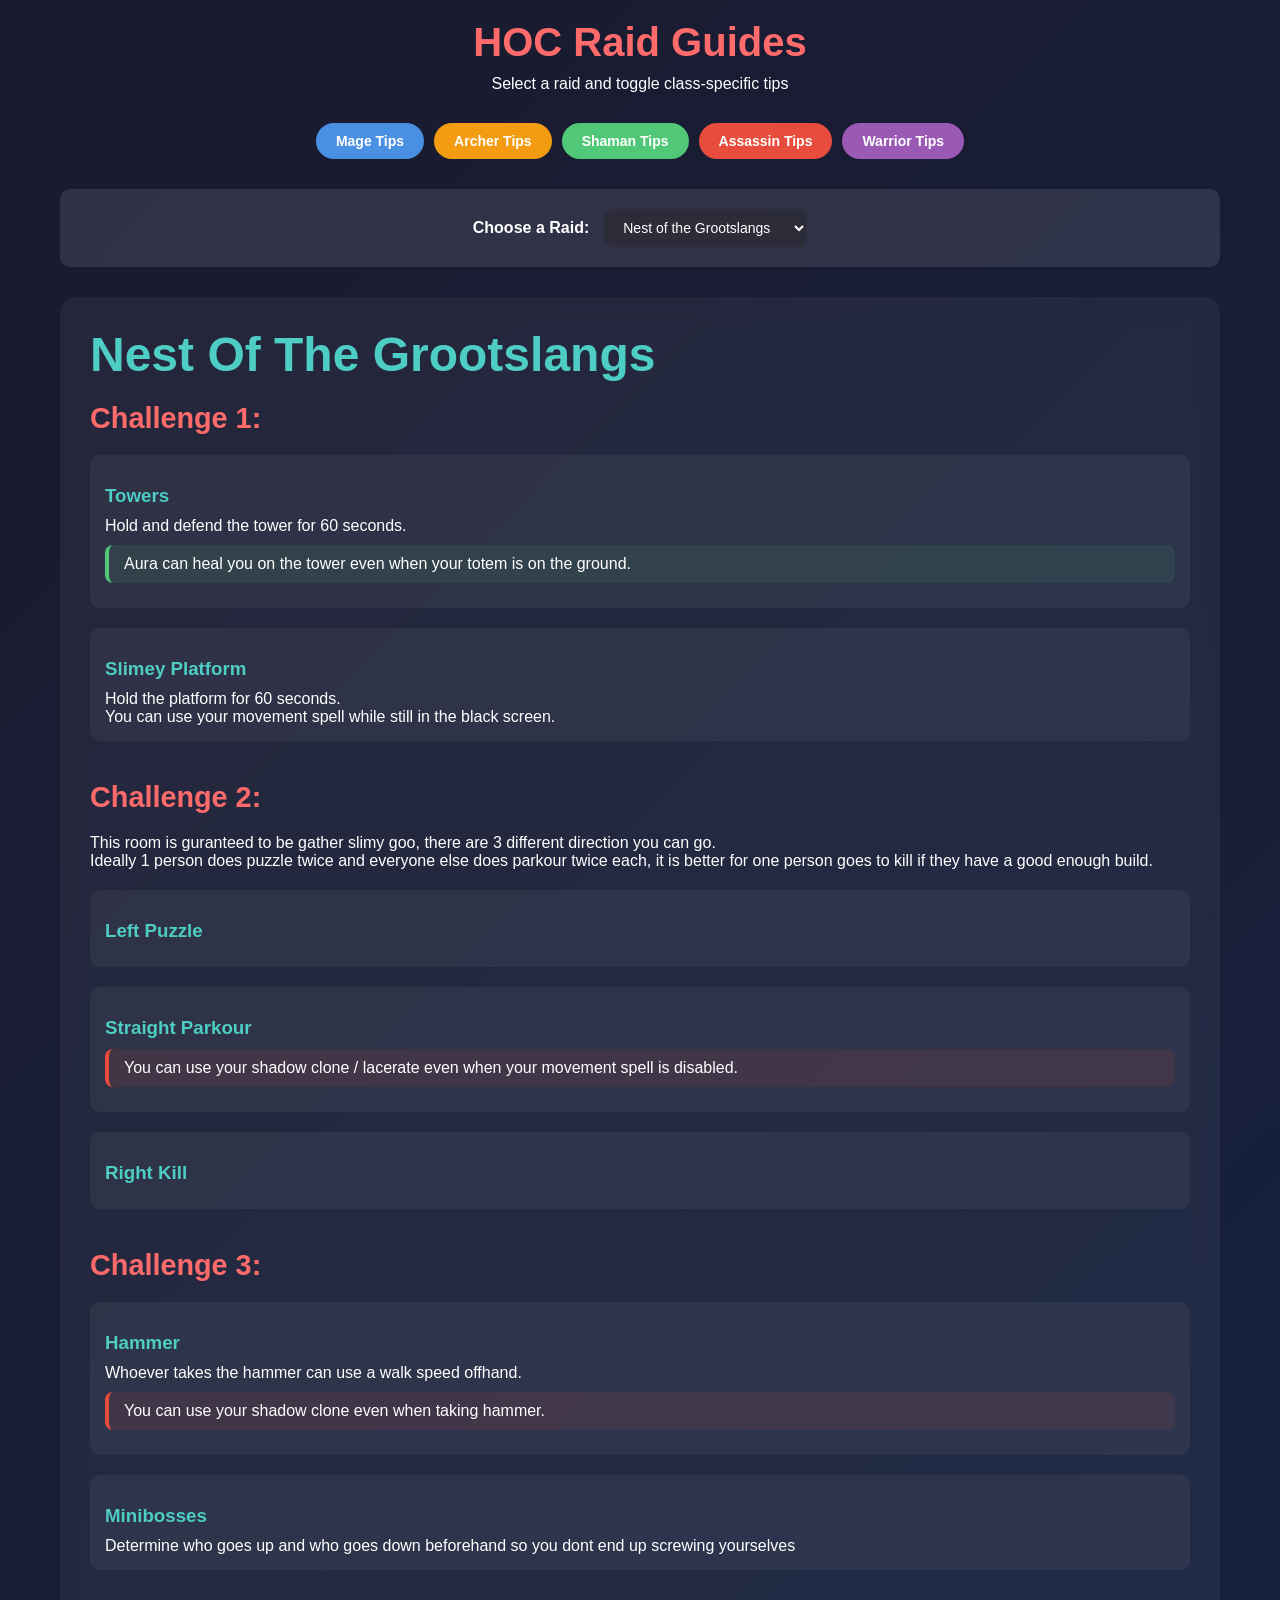
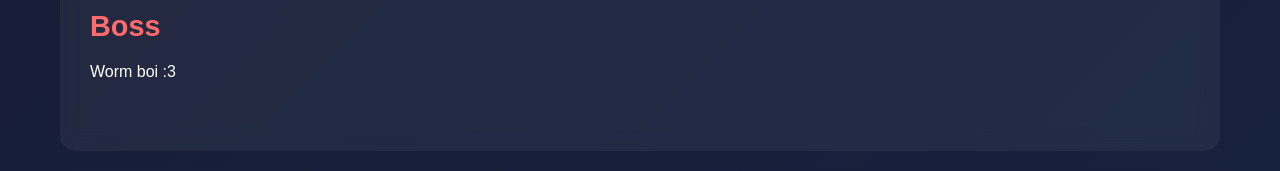
==== index.html @ 938e17bf "initial commit" ====
<!DOCTYPE html>
<html lang="en">
<head>
    <meta charset="UTF-8">
    <meta name="viewport" content="width=device-width, initial-scale=1.0">
    <title>HOC Raid Guides</title>
    <link rel="stylesheet" href="styles.css">
</head>
<body>
    <div class="container">
        <header>
            <h1>HOC Raid Guides</h1>
            <p>Select a raid and toggle class-specific tips</p>
        </header>

        <!-- Class Filter Buttons -->
        <div class="class-filters">
            <button class="class-btn active mage" data-class="mage">Mage Tips</button>
            <button class="class-btn active archer" data-class="archer">Archer Tips</button>
            <button class="class-btn active shaman" data-class="shaman">Shaman Tips</button>
            <button class="class-btn active assassin" data-class="assassin">Assassin Tips</button>
            <button class="class-btn active warrior" data-class="warrior">Warrior Tips</button>
        </div>

        <!-- Raid Selector -->
        <div class="raid-selector">
            <label for="raid-select">Choose a Raid:</label>
            <select id="raid-select">
                <option value="Nest of the Grootslangs">Nest of the Grootslangs</option>
                <option value="Orphion's Nexus of Light">Orphion's Nexus of Light</option>
                <option value="The Canyon Colossus">The Canyon Colossus</option>
                <option value="The Nameless Anomaly">The Nameless Anomaly</option>
                <option value="Wartorn Palace">Wartorn Palace</option>
            </select>
        </div>

        <!-- Guide Content Area -->
        <div id="guide-content" class="guide-content">
            <div class="loading">Select a raid to begin...</div>
        </div>
    </div>

    <script src="script.js"></script>
</body>
</html>
---- styles.css ----
* {
    margin: 0;
    padding: 0;
    box-sizing: border-box;
}

:root {
    /* Define variables */
    --mage-color: #4a90e2;
    --archer-color: #f39c12;
    --shaman-color: #50c878;
    --assassin-color: #e74c3c;
    --warrior-color: #9b59b6;

    --mage-color-faint: rgba(74,144,226,0.1);
    --archer-color-faint: rgba(243,156,18,0.1);
    --shaman-color-faint: rgba(80,200,120,0.1);
    --assassin-color-faint: rgba(231,76,60,0.1);
    --warrior-color-faint: rgba(155,89,182,0.1);

    --header-color-green: #4ecdc4;
    --header-color-red: #ff6b6b;
}

body {
    font-family: 'Segoe UI', Tahoma, Geneva, Verdana, sans-serif;
    background: linear-gradient(135deg, #1a1a2e 0%, #16213e 100%);
    color: #fff;
    min-height: 100vh;
}

.container {
    max-width: 1200px;
    margin: 0 auto;
    padding: 20px;
}

header {
    text-align: center;
    margin-bottom: 30px;
}

header h1 {
    font-size: 2.5em;
    margin-bottom: 10px;
    color: var(--header-color-red);
}

/* Class Filter Buttons */
.class-filters {
    display: flex;
    gap: 10px;
    justify-content: center;
    flex-wrap: wrap;
    margin-bottom: 30px;
}

.class-btn {
    padding: 10px 20px;
    border: none;
    border-radius: 25px;
    font-size: 14px;
    font-weight: bold;
    cursor: pointer;
    transition: all 0.3s;
    background: #2d2d3a;
    color: #fff;
}

.class-btn:hover {
    transform: translateY(-4px);
}

.class-btn.active.mage { background: var(--mage-color); }
.class-btn.active.archer { background: var(--archer-color); }
.class-btn.active.shaman { background: var(--shaman-color); }
.class-btn.active.assassin { background: var(--assassin-color); }
.class-btn.active.warrior { background: var(--warrior-color); }

.class-btn.mage { background: var(--mage-color-faint) }
.class-btn.archer { background: var(--archer-color-faint) }
.class-btn.shaman { background: var(--shaman-color-faint) }
.class-btn.assassin { background: var(--assassin-color-faint) }
.class-btn.warrior { background: var(--warrior-color-faint) }

/* Raid Selector */
.raid-selector {
    background: rgba(255,255,255,0.1);
    padding: 20px;
    border-radius: 10px;
    margin-bottom: 30px;
    display: flex;
    gap: 15px;
    align-items: center;
    justify-content: center;
    flex-wrap: wrap;
}

.raid-selector label {
    font-weight: bold;
    font-size: 16px;
}

#raid-select {
    padding: 10px 15px;
    border-radius: 8px;
    border: none;
    background: #2d2d3a;
    color: #fff;
    font-size: 14px;
    cursor: pointer;
}

/* Guide Content */
.guide-content {
    background: rgba(255,255,255,0.05);
    border-radius: 15px;
    padding: 30px;
    backdrop-filter: blur(10px);
}

.loading {
    text-align: center;
    color: #888;
    padding: 50px;
}

/* Room Sections */
.room {
    margin-bottom: 40px;
}

.room h2 {
    color: var(--header-color-red);
    margin-bottom: 20px;
    font-size: 1.8em;
}

.room h3 {
    color: var(--header-color-green);
    margin: 15px 0 10px 0;
}

.subsection {
    margin: 20px 0;
    padding: 15px;
    background: rgba(255,255,255,0.05);
    border-radius: 10px;
}

.raid-guide .raid h1 {
    color: var(--header-color-green);
    margin-bottom: 20px;
    font-size: 3em;
}

/* Tips */
.tip {
    padding: 10px 15px;
    margin: 10px 0;
    border-radius: 8px;
    border-left: 4px solid;
    transition: all 0.3s;
}

.tip.hidden {
    display: none;
}

.tip-content {
    display: flex;
    align-items: center;
    gap: 10px;
}

.tip-icon {
    font-size: 20px;
}

/* Class-specific tip styles */
/* Tip border and background colors */
.tip.mage { border-left-color: var(--mage-color); background: var(--mage-color-faint); }
.tip.archer { border-left-color: var(--archer-color); background: var(--archer-color-faint); }
.tip.shaman { border-left-color: var(--shaman-color); background: var(--shaman-color-faint); }
.tip.assassin { border-left-color: var(--assassin-color); background: var(--assassin-color-faint); }
.tip.warrior { border-left-color: var(--warrior-color); background: var(--warrior-color-faint); }

/* Responsive */
@media (max-width: 768px) {
    .container {
        padding: 10px;
    }
    
    .room {
        padding-left: 15px;
    }
    
    .class-filters {
        gap: 5px;
    }
    
    .class-btn {
        padding: 6px 12px;
        font-size: 12px;
    }
}
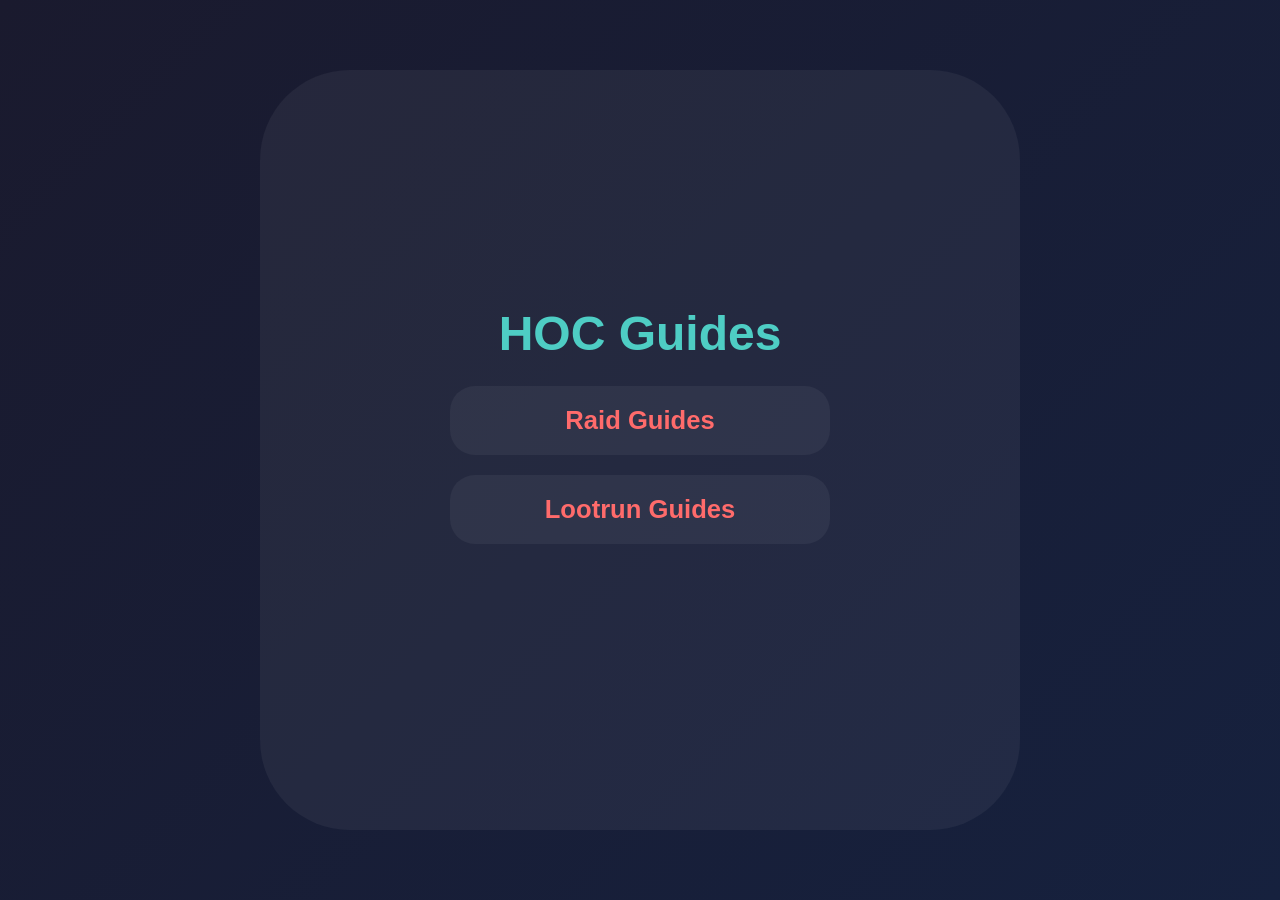
==== commit 80ee8633: "page generator + main page" ====
--- a/index.html
+++ b/index.html
@@ -3,43 +3,27 @@
 <head>
     <meta charset="UTF-8">
     <meta name="viewport" content="width=device-width, initial-scale=1.0">
-    <title>HOC Raid Guides</title>
+    <title>HOC Guides</title>
     <link rel="stylesheet" href="styles.css">
+    <link rel="stylesheet" href="colors.css">
 </head>
 <body>
-    <div class="container">
-        <header>
-            <h1>HOC Raid Guides</h1>
-            <p>Select a raid and toggle class-specific tips</p>
-        </header>
-
-        <!-- Class Filter Buttons -->
-        <div class="class-filters">
-            <button class="class-btn active mage" data-class="mage">Mage Tips</button>
-            <button class="class-btn active archer" data-class="archer">Archer Tips</button>
-            <button class="class-btn active shaman" data-class="shaman">Shaman Tips</button>
-            <button class="class-btn active assassin" data-class="assassin">Assassin Tips</button>
-            <button class="class-btn active warrior" data-class="warrior">Warrior Tips</button>
+    <div class="hub-container">
+        <div class="hub-header">
+            <h1>HOC Guides</h1>
+        </div>
+        
+        <div class="buttons-container">
+            <a href="raids/raids.html" class="nav-button raids">
+                Raid Guides
+            </a>
         </div>
 
-        <!-- Raid Selector -->
-        <div class="raid-selector">
-            <label for="raid-select">Choose a Raid:</label>
-            <select id="raid-select">
-                <option value="Nest of the Grootslangs">Nest of the Grootslangs</option>
-                <option value="Orphion's Nexus of Light">Orphion's Nexus of Light</option>
-                <option value="The Canyon Colossus">The Canyon Colossus</option>
-                <option value="The Nameless Anomaly">The Nameless Anomaly</option>
-                <option value="Wartorn Palace">Wartorn Palace</option>
-            </select>
-        </div>
-
-        <!-- Guide Content Area -->
-        <div id="guide-content" class="guide-content">
-            <div class="loading">Select a raid to begin...</div>
+        <div class="buttons-container">
+            <a href="lootruns/raids.html" class="nav-button lootruns">
+                Lootrun Guides
+            </a>
         </div>
     </div>
-
-    <script src="script.js"></script>
 </body>
 </html>
--- a/styles.css
+++ b/styles.css
@@ -1,206 +1,79 @@
-* {
+body {
+    font-family: 'Segoe UI', Tahoma, Geneva, Verdana, sans-serif;
+    background: var(--background-main);
+    color: #fff;
+    min-height: 100vh;
     margin: 0;
-    padding: 0;
-    box-sizing: border-box;
+    padding: 0; 
+    display: flex;
+    align-items: center;
+    justify-content: center;
 }
 
-:root {
-    /* Define variables */
-    --mage-color: #4a90e2;
-    --archer-color: #f39c12;
-    --shaman-color: #50c878;
-    --assassin-color: #e74c3c;
-    --warrior-color: #9b59b6;
-
-    --mage-color-faint: rgba(74,144,226,0.1);
-    --archer-color-faint: rgba(243,156,18,0.1);
-    --shaman-color-faint: rgba(80,200,120,0.1);
-    --assassin-color-faint: rgba(231,76,60,0.1);
-    --warrior-color-faint: rgba(155,89,182,0.1);
-
-    --header-color-green: #4ecdc4;
-    --header-color-red: #ff6b6b;
+.hub-container {
+    aspect-ratio: 1 / 1;
+    width: min(80vh, 80vw);
+    display: flex;
+    flex-direction: column;
+    align-items: center;
+    justify-content: center;
+    background: var(--background-2);
+    padding: 20px;
+    border-radius: 10vh;
 }
 
-body {
-    font-family: 'Segoe UI', Tahoma, Geneva, Verdana, sans-serif;
-    background: linear-gradient(135deg, #1a1a2e 0%, #16213e 100%);
-    color: #fff;
-    min-height: 100vh;
+.hub-header {
+    text-align: center;
+    margin-bottom: 5px;
+    margin-top: -10%;
 }
 
-.container {
-    max-width: 1200px;
-    margin: 0 auto;
-    padding: 20px;
+.hub-header h1 {
+    font-size: 3em;
+    color: var(--header-color-green);
+    margin-bottom: 10px;
 }
 
-header {
-    text-align: center;
-    margin-bottom: 30px;
+.buttons-container {
+    display: flex;
+    flex-direction: column;
+    gap: 20px;
+    width: 100%;
+    max-width: 400px;
 }
 
-header h1 {
-    font-size: 2.5em;
-    margin-bottom: 10px;
+.nav-button {
+    padding: 20px;
+    font-size: 1.6em;
+    font-weight: bold;
+    border: none;
+    border-radius: 25px;
+    margin: 10px;
+    cursor: pointer;
+    transition: all 0.3s ease;
+    background: var(--background-2);
     color: var(--header-color-red);
+    text-align: center;
+    text-decoration: none;
+    display: block;
 }
 
-/* Class Filter Buttons */
-.class-filters {
-    display: flex;
-    gap: 10px;
-    justify-content: center;
-    flex-wrap: wrap;
-    margin-bottom: 30px;
+.nav-button:hover {
+    background: var(--background-3);
 }
 
-.class-btn {
-    padding: 10px 20px;
-    border: none;
-    border-radius: 25px;
-    font-size: 14px;
-    font-weight: bold;
-    cursor: pointer;
-    transition: all 0.3s;
-    background: #2d2d3a;
-    color: #fff;
-}
+/* Responsive design */
+@media (max-width: 768px) {
+    .buttons-container {
+        max-width: 300px;
+    }
 
-.class-btn:hover {
-    transform: translateY(-4px);
-}
+    .nav-button {
+        padding: 15px 25px;
+        font-size: 1em;
+    }
 
-.class-btn.active.mage { background: var(--mage-color); }
-.class-btn.active.archer { background: var(--archer-color); }
-.class-btn.active.shaman { background: var(--shaman-color); }
-.class-btn.active.assassin { background: var(--assassin-color); }
-.class-btn.active.warrior { background: var(--warrior-color); }
-
-.class-btn.mage { background: var(--mage-color-faint) }
-.class-btn.archer { background: var(--archer-color-faint) }
-.class-btn.shaman { background: var(--shaman-color-faint) }
-.class-btn.assassin { background: var(--assassin-color-faint) }
-.class-btn.warrior { background: var(--warrior-color-faint) }
-
-/* Raid Selector */
-.raid-selector {
-    background: rgba(255,255,255,0.1);
-    padding: 20px;
-    border-radius: 10px;
-    margin-bottom: 30px;
-    display: flex;
-    gap: 15px;
-    align-items: center;
-    justify-content: center;
-    flex-wrap: wrap;
-}
-
-.raid-selector label {
-    font-weight: bold;
-    font-size: 16px;
-}
-
-#raid-select {
-    padding: 10px 15px;
-    border-radius: 8px;
-    border: none;
-    background: #2d2d3a;
-    color: #fff;
-    font-size: 14px;
-    cursor: pointer;
-}
-
-/* Guide Content */
-.guide-content {
-    background: rgba(255,255,255,0.05);
-    border-radius: 15px;
-    padding: 30px;
-    backdrop-filter: blur(10px);
-}
-
-.loading {
-    text-align: center;
-    color: #888;
-    padding: 50px;
-}
-
-/* Room Sections */
-.room {
-    margin-bottom: 40px;
-}
-
-.room h2 {
-    color: var(--header-color-red);
-    margin-bottom: 20px;
-    font-size: 1.8em;
-}
-
-.room h3 {
-    color: var(--header-color-green);
-    margin: 15px 0 10px 0;
-}
-
-.subsection {
-    margin: 20px 0;
-    padding: 15px;
-    background: rgba(255,255,255,0.05);
-    border-radius: 10px;
-}
-
-.raid-guide .raid h1 {
-    color: var(--header-color-green);
-    margin-bottom: 20px;
-    font-size: 3em;
-}
-
-/* Tips */
-.tip {
-    padding: 10px 15px;
-    margin: 10px 0;
-    border-radius: 8px;
-    border-left: 4px solid;
-    transition: all 0.3s;
-}
-
-.tip.hidden {
-    display: none;
-}
-
-.tip-content {
-    display: flex;
-    align-items: center;
-    gap: 10px;
-}
-
-.tip-icon {
-    font-size: 20px;
-}
-
-/* Class-specific tip styles */
-/* Tip border and background colors */
-.tip.mage { border-left-color: var(--mage-color); background: var(--mage-color-faint); }
-.tip.archer { border-left-color: var(--archer-color); background: var(--archer-color-faint); }
-.tip.shaman { border-left-color: var(--shaman-color); background: var(--shaman-color-faint); }
-.tip.assassin { border-left-color: var(--assassin-color); background: var(--assassin-color-faint); }
-.tip.warrior { border-left-color: var(--warrior-color); background: var(--warrior-color-faint); }
-
-/* Responsive */
-@media (max-width: 768px) {
-    .container {
-        padding: 10px;
-    }
-    
-    .room {
-        padding-left: 15px;
-    }
-    
-    .class-filters {
-        gap: 5px;
-    }
-    
-    .class-btn {
-        padding: 6px 12px;
-        font-size: 12px;
+    .hub-header h1 {
+        font-size: 2em;
     }
 }
--- a/colors.css
+++ b/colors.css
@@ -0,0 +1,22 @@
+
+:root {
+    /* Define variables */
+    --mage-color: #4a90e2;
+    --archer-color: #f39c12;
+    --shaman-color: #50c878;
+    --assassin-color: #e74c3c;
+    --warrior-color: #9b59b6;
+
+    --mage-color-faint: rgba(74,144,226,0.1);
+    --archer-color-faint: rgba(243,156,18,0.1);
+    --shaman-color-faint: rgba(80,200,120,0.1);
+    --assassin-color-faint: rgba(231,76,60,0.1);
+    --warrior-color-faint: rgba(155,89,182,0.1);
+
+    --header-color-green: #4ecdc4;
+    --header-color-red: #ff6b6b;
+
+    --background-main: linear-gradient(135deg, #1a1a2e 0%, #16213e 100%);
+    --background-2: rgba(255,255,255,0.05);
+    --background-3: rgba(255,255,255,0.1);
+}
